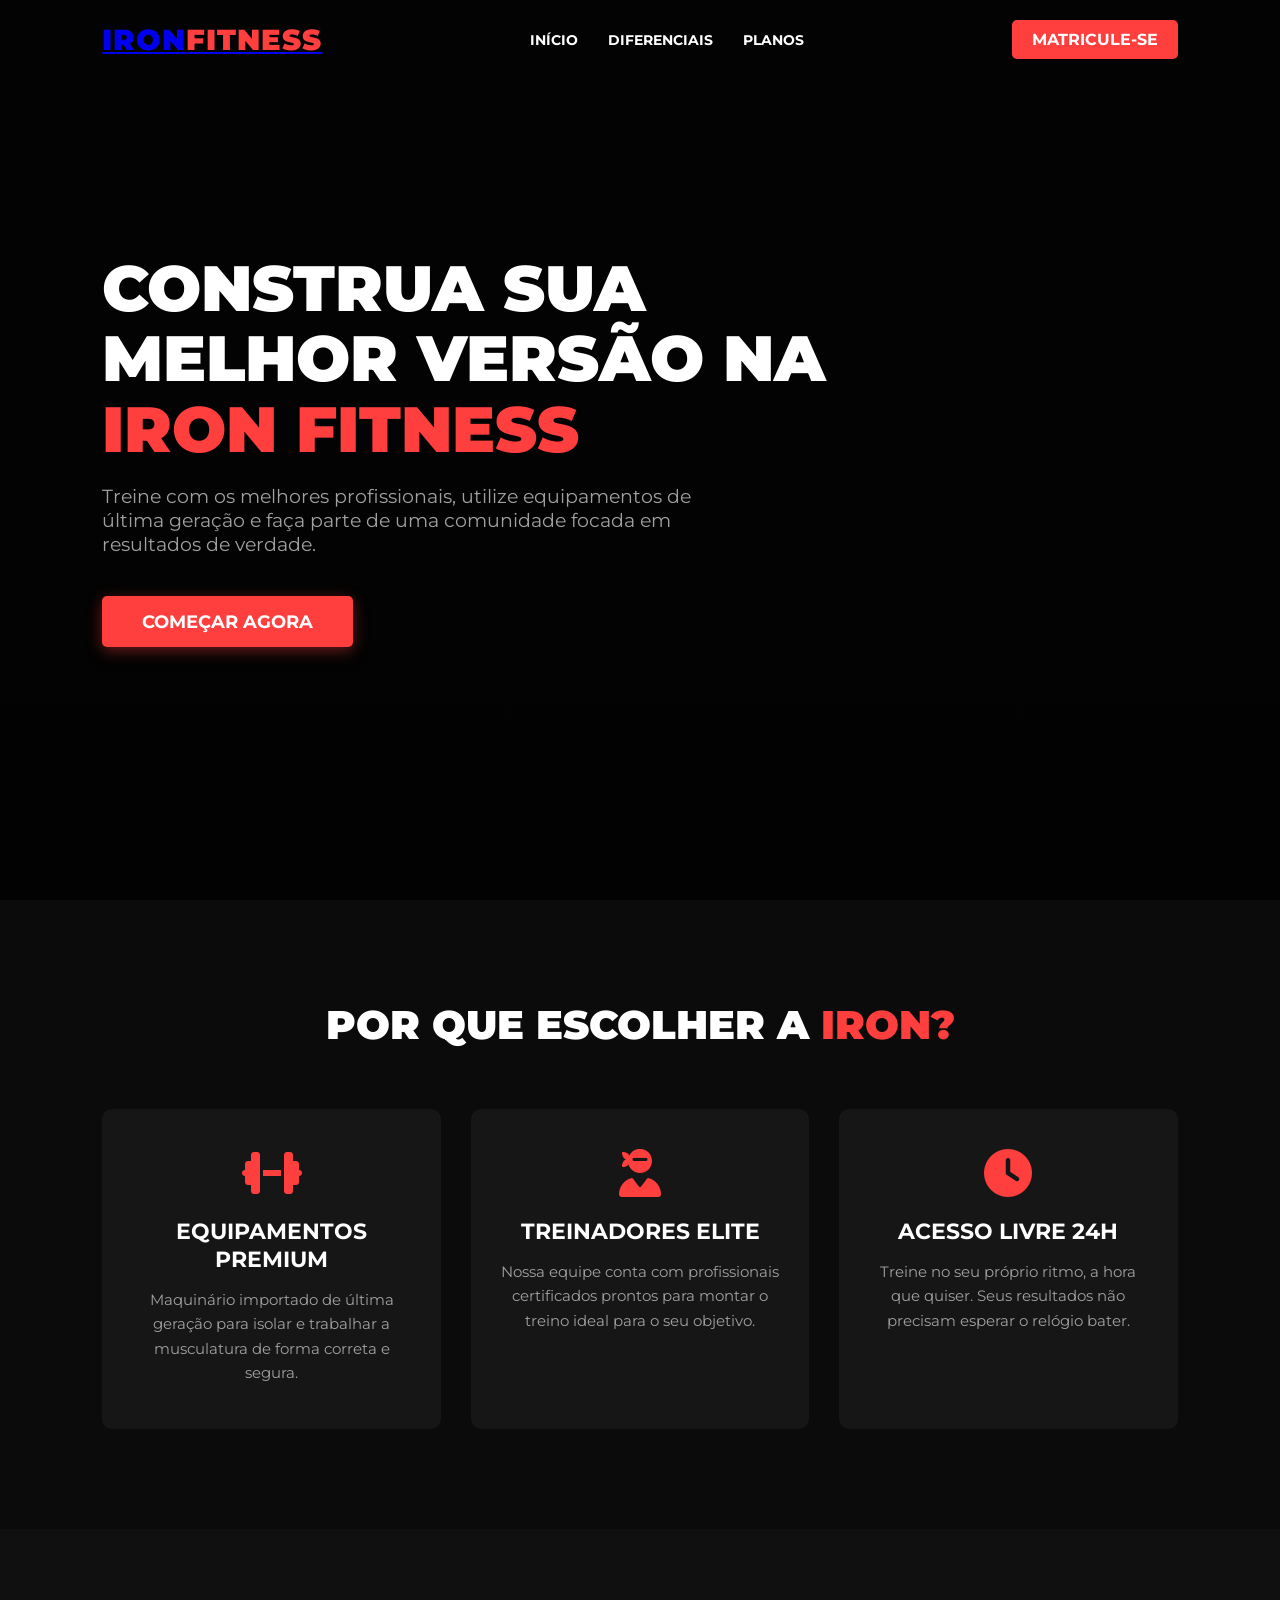
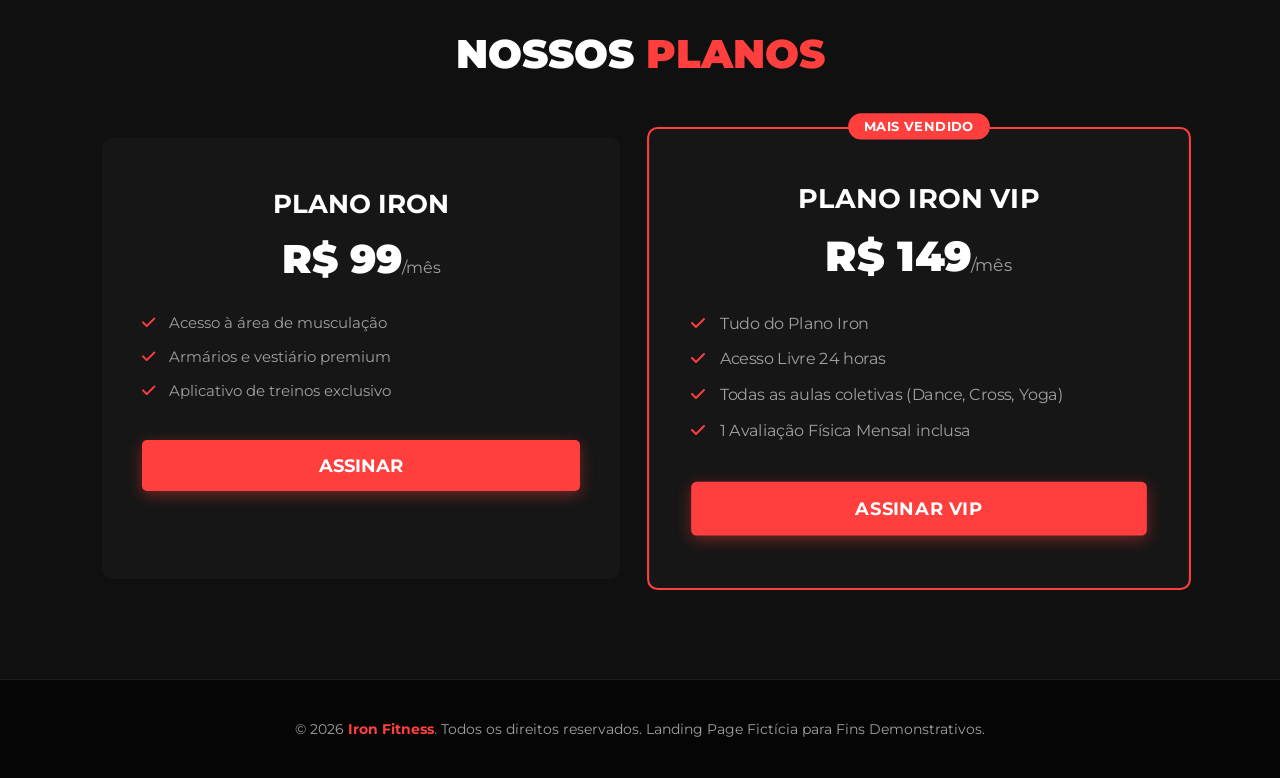
==== academia.html @ 5cc9e79b "Initial commit" ====
<!DOCTYPE html>
<html lang="pt-BR">
<head>
    <meta charset="UTF-8">
    <meta name="viewport" content="width=device-width, initial-scale=1.0">
    <title>Iron Fitness | Alta Performance & Resultados Extremos</title>
    <meta name="description" content="Transforme seu corpo e mente na Iron Fitness. A melhor infraestrutura, treinadores de elite e planos personalizados para você alcançar sua alta performance.">
    <meta name="keywords" content="academia, musculação, treino funcional, hipertrofia, emagrecimento, crossfit, condicionamento físico, Iron Fitness">
    <meta name="robots" content="index, follow">
    <link rel="canonical" href="https://www.ironfitnessficticia.com.br">
    
    <meta property="og:type" content="website">
    <meta property="og:title" content="Iron Fitness | Alta Performance & Resultados Extremos">
    <meta property="og:description" content="A infraestrutura que você precisa para alcançar o próximo nível. Venha treinar na Iron Fitness.">
    <meta property="og:image" content="https://images.unsplash.com/photo-1534438327276-14e5300c3a48?q=80&w=1200&auto=format&fit=crop">
    <meta property="og:url" content="https://www.ironfitnessficticia.com.br">
    <meta property="og:site_name" content="Iron Fitness">

    <link rel="preconnect" href="https://fonts.googleapis.com">
    <link rel="preconnect" href="https://fonts.gstatic.com" crossorigin>
    <link href="https://fonts.googleapis.com/css2?family=Montserrat:wght@400;700;900&display=swap" rel="stylesheet">
    <link rel="stylesheet" href="https://cdnjs.cloudflare.com/ajax/libs/font-awesome/6.4.0/css/all.min.css">

    <style>
        :root {
            --primary: #ff3e3e;
            --dark-bg: #0b0b0b;
            --card-bg: #161616;
            --text-light: #ffffff;
            --text-gray: #a0a0a0;
            --transition: all 0.3s ease;
        }

        * {
            margin: 0;
            padding: 0;
            box-sizing: border-box;
            font-family: 'Montserrat', sans-serif;
            scroll-behavior: smooth;
        }

        body {
            background-color: var(--dark-bg);
            color: var(--text-light);
            overflow-x: hidden;
        }

        /* Header & Navegação */
        header {
            position: fixed;
            top: 0;
            left: 0;
            width: 100%;
            padding: 20px 8%;
            z-index: 1000;
            display: flex;
            justify-content: space-between;
            align-items: center;
            transition: var(--transition);
        }

        header.sticky {
            background-color: rgba(11, 11, 11, 0.95);
            padding: 15px 8%;
            box-shadow: 0 4px 20px rgba(0,0,0,0.3);
        }

        .logo {
            font-size: 1.8rem;
            font-weight: 900;
            text-transform: uppercase;
            letter-spacing: 1px;
        }

        .logo span {
            color: var(--primary);
        }

        nav ul {
            display: flex;
            list-style: none;
            gap: 30px;
        }

        nav a {
            color: var(--text-light);
            text-decoration: none;
            font-weight: 700;
            text-transform: uppercase;
            font-size: 0.9rem;
            transition: var(--transition);
        }

        nav a:hover {
            color: var(--primary);
        }

        .cta-header {
            background-color: var(--primary);
            padding: 10px 20px;
            border-radius: 5px;
            font-weight: 700;
            text-transform: uppercase;
            text-decoration: none;
            color: var(--text-light);
            transition: var(--transition);
        }

        .cta-header:hover {
            background-color: #d62828;
            transform: scale(1.05);
        }

        /* Hero Section (Acessibilidade de Título H1 para SEO) */
        .hero {
            height: 100vh;
            background: linear-gradient(rgba(0,0,0,0.7), rgba(0,0,0,0.8)), url('https://images.unsplash.com/photo-1517838277536-f5f99be501cd?q=80&w=1920&auto=format&fit=crop') no-repeat center center/cover;
            display: flex;
            flex-direction: column;
            justify-content: center;
            align-items: flex-start;
            padding: 0 8%;
        }

        .hero h1 {
            font-size: 4rem;
            font-weight: 900;
            text-transform: uppercase;
            line-height: 1.1;
            margin-bottom: 20px;
            max-width: 800px;
        }

        .hero h1 span {
            color: var(--primary);
        }

        .hero p {
            font-size: 1.2rem;
            color: var(--text-gray);
            max-width: 600px;
            margin-bottom: 40px;
        }

        .btn-main {
            background-color: var(--primary);
            color: var(--text-light);
            padding: 15px 40px;
            font-size: 1.1rem;
            font-weight: 700;
            text-transform: uppercase;
            text-decoration: none;
            border-radius: 5px;
            box-shadow: 0 4px 15px rgba(255, 62, 62, 0.4);
            transition: var(--transition);
        }

        .btn-main:hover {
            background-color: #d62828;
            transform: translateY(-3px);
        }

        /* Seções Gerais */
        section {
            padding: 100px 8%;
        }

        .section-title {
            text-align: center;
            font-size: 2.5rem;
            font-weight: 900;
            text-transform: uppercase;
            margin-bottom: 60px;
        }

        .section-title span {
            color: var(--primary);
        }

        /* Diferenciais / Benefícios */
        .features-grid {
            display: grid;
            grid-template-columns: repeat(auto-fit, minmax(280px, 1fr));
            gap: 30px;
        }

        .feature-card {
            background-color: var(--card-bg);
            padding: 40px 30px;
            border-radius: 10px;
            text-align: center;
            border-bottom: 4px solid transparent;
            transition: var(--transition);
        }

        .feature-card:hover {
            transform: translateY(-10px);
            border-color: var(--primary);
        }

        .feature-card i {
            font-size: 3rem;
            color: var(--primary);
            margin-bottom: 20px;
        }

        .feature-card h3 {
            font-size: 1.4rem;
            margin-bottom: 15px;
            text-transform: uppercase;
        }

        .feature-card p {
            color: var(--text-gray);
            font-size: 0.95rem;
            line-height: 1.6;
        }

        /* Planos de Assinatura */
        .plans-grid {
            display: grid;
            grid-template-columns: repeat(auto-fit, minmax(300px, 1fr));
            gap: 40px;
            max-width: 1100px;
            margin: 0 auto;
        }

        .plan-card {
            background-color: var(--card-bg);
            padding: 50px 40px;
            border-radius: 10px;
            text-align: center;
            position: relative;
            transition: var(--transition);
        }

        .plan-card.featured {
            border: 2px solid var(--primary);
            transform: scale(1.05);
        }

        .badge {
            position: absolute;
            top: -15px;
            left: 50%;
            transform: translateX(-50%);
            background-color: var(--primary);
            color: white;
            padding: 5px 15px;
            border-radius: 20px;
            font-size: 0.8rem;
            font-weight: 700;
            text-transform: uppercase;
        }

        .plan-card h3 {
            font-size: 1.6rem;
            text-transform: uppercase;
            margin-bottom: 15px;
        }

        .plan-price {
            font-size: 2.5rem;
            font-weight: 900;
            color: var(--text-light);
            margin-bottom: 30px;
        }

        .plan-price span {
            font-size: 1rem;
            color: var(--text-gray);
            font-weight: 400;
        }

        .plan-features {
            list-style: none;
            margin-bottom: 40px;
            text-align: left;
        }

        .plan-features li {
            margin-bottom: 15px;
            color: var(--text-gray);
            font-size: 0.95rem;
        }

        .plan-features i {
            color: var(--primary);
            margin-right: 10px;
        }

        /* Rodapé / Footer */
        footer {
            background-color: #050505;
            padding: 40px 8%;
            text-align: center;
            border-top: 1px solid #1c1c1c;
            color: var(--text-gray);
            font-size: 0.9rem;
        }

        footer p span {
            color: var(--primary);
            font-weight: 700;
        }

        /* Responsividade Básica */
        @media (max-width: 768px) {
            header { padding: 20px 4%; }
            header nav, header .cta-header { display: none; } /* Menu hamburguer simplificado ficaria aqui */
            .hero h1 { font-size: 2.8rem; }
            section { padding: 60px 4%; }
            .plan-card.featured { transform: scale(1); }
        }
    </style>
</head>
<body>

    <header id="navbar">
        <a href="#" class="logo">Iron<span>Fitness</span></a>
        <nav>
            <ul>
                <li><a href="#inicio">Início</a></li>
                <li><a href="#beneficios">Diferenciais</a></li>
                <li><a href="#planos">Planos</a></li>
            </ul>
        </nav>
        <a href="#planos" class="cta-header">Matricule-se</a>
    </header>

    <section id="inicio" class="hero">
        <h1>Construa Sua Melhor Versão Na <span>Iron Fitness</span></h1>
        <p>Treine com os melhores profissionais, utilize equipamentos de última geração e faça parte de uma comunidade focada em resultados de verdade.</p>
        <a href="#planos" class="btn-main">Começar Agora</a>
    </section>

    <section id="beneficios">
        <h2 class="section-title">Por Que Escolher A <span>Iron?</span></h2>
        <div class="features-grid">
            <div class="feature-card">
                <i class="fa-solid fa-dumbbell"></i>
                <h3>Equipamentos Premium</h3>
                <p>Maquinário importado de última geração para isolar e trabalhar a musculatura de forma correta e segura.</p>
            </div>
            <div class="feature-card">
                <i class="fa-solid fa-user-ninja"></i>
                <h3>Treinadores Elite</h3>
                <p>Nossa equipe conta com profissionais certificados prontos para montar o treino ideal para o seu objetivo.</p>
            </div>
            <div class="feature-card">
                <i class="fa-solid fa-clock"></i>
                <h3>Acesso Livre 24h</h3>
                <p>Treine no seu próprio ritmo, a hora que quiser. Seus resultados não precisam esperar o relógio bater.</p>
            </div>
        </div>
    </section>

    <section id="planos" style="background-color: #101010;">
        <h2 class="section-title">Nossos <span>Planos</span></h2>
        <div class="plans-grid">
            <div class="plan-card">
                <h3>Plano Iron</h3>
                <div class="plan-price">R$ 99<span>/mês</span></div>
                <ul class="plan-features">
                    <li><i class="fa-solid fa-check"></i> Acesso à área de musculação</li>
                    <li><i class="fa-solid fa-check"></i> Armários e vestiário premium</li>
                    <li><i class="fa-solid fa-check"></i> Aplicativo de treinos exclusivo</li>
                </ul>
                <a href="#" class="btn-main" style="display: block; text-align: center;">Assinar</a>
            </div>

            <div class="plan-card featured">
                <div class="badge">Mais Vendido</div>
                <h3>Plano Iron VIP</h3>
                <div class="plan-price">R$ 149<span>/mês</span></div>
                <ul class="plan-features">
                    <li><i class="fa-solid fa-check"></i> Tudo do Plano Iron</li>
                    <li><i class="fa-solid fa-check"></i> Acesso Livre 24 horas</li>
                    <li><i class="fa-solid fa-check"></i> Todas as aulas coletivas (Dance, Cross, Yoga)</li>
                    <li><i class="fa-solid fa-check"></i> 1 Avaliação Física Mensal inclusa</li>
                </ul>
                <a href="#" class="btn-main" style="display: block; text-align: center;">Assinar VIP</a>
            </div>
        </div>
    </section>

    <footer>
        <p>&copy; 2026 <span>Iron Fitness</span>. Todos os direitos reservados. Landing Page Fictícia para Fins Demonstrativos.</p>
    </footer>

    <script>
        // Efeito Sticky no Menu ao Rolar a Página
        window.addEventListener('scroll', function() {
            const navbar = document.getElementById('navbar');
            if (window.scrollY > 50) {
                navbar.classList.add('sticky');
            } else {
                navbar.classList.remove('sticky');
            }
        });

        // Relação amigável de links internos (Scroll Suave Seguro)
        document.querySelectorAll('nav a, .btn-main, .cta-header').forEach(anchor => {
            anchor.addEventListener('click', function(e) {
                const targetId = this.getAttribute('href');
                if(targetId.startsWith('#')) {
                    e.preventDefault();
                    const targetElement = document.querySelector(targetId);
                    if(targetElement) {
                        targetElement.scrollIntoView({
                            behavior: 'smooth'
                        });
                    }
                }
            });
        });
    </script>
</body>
</html>
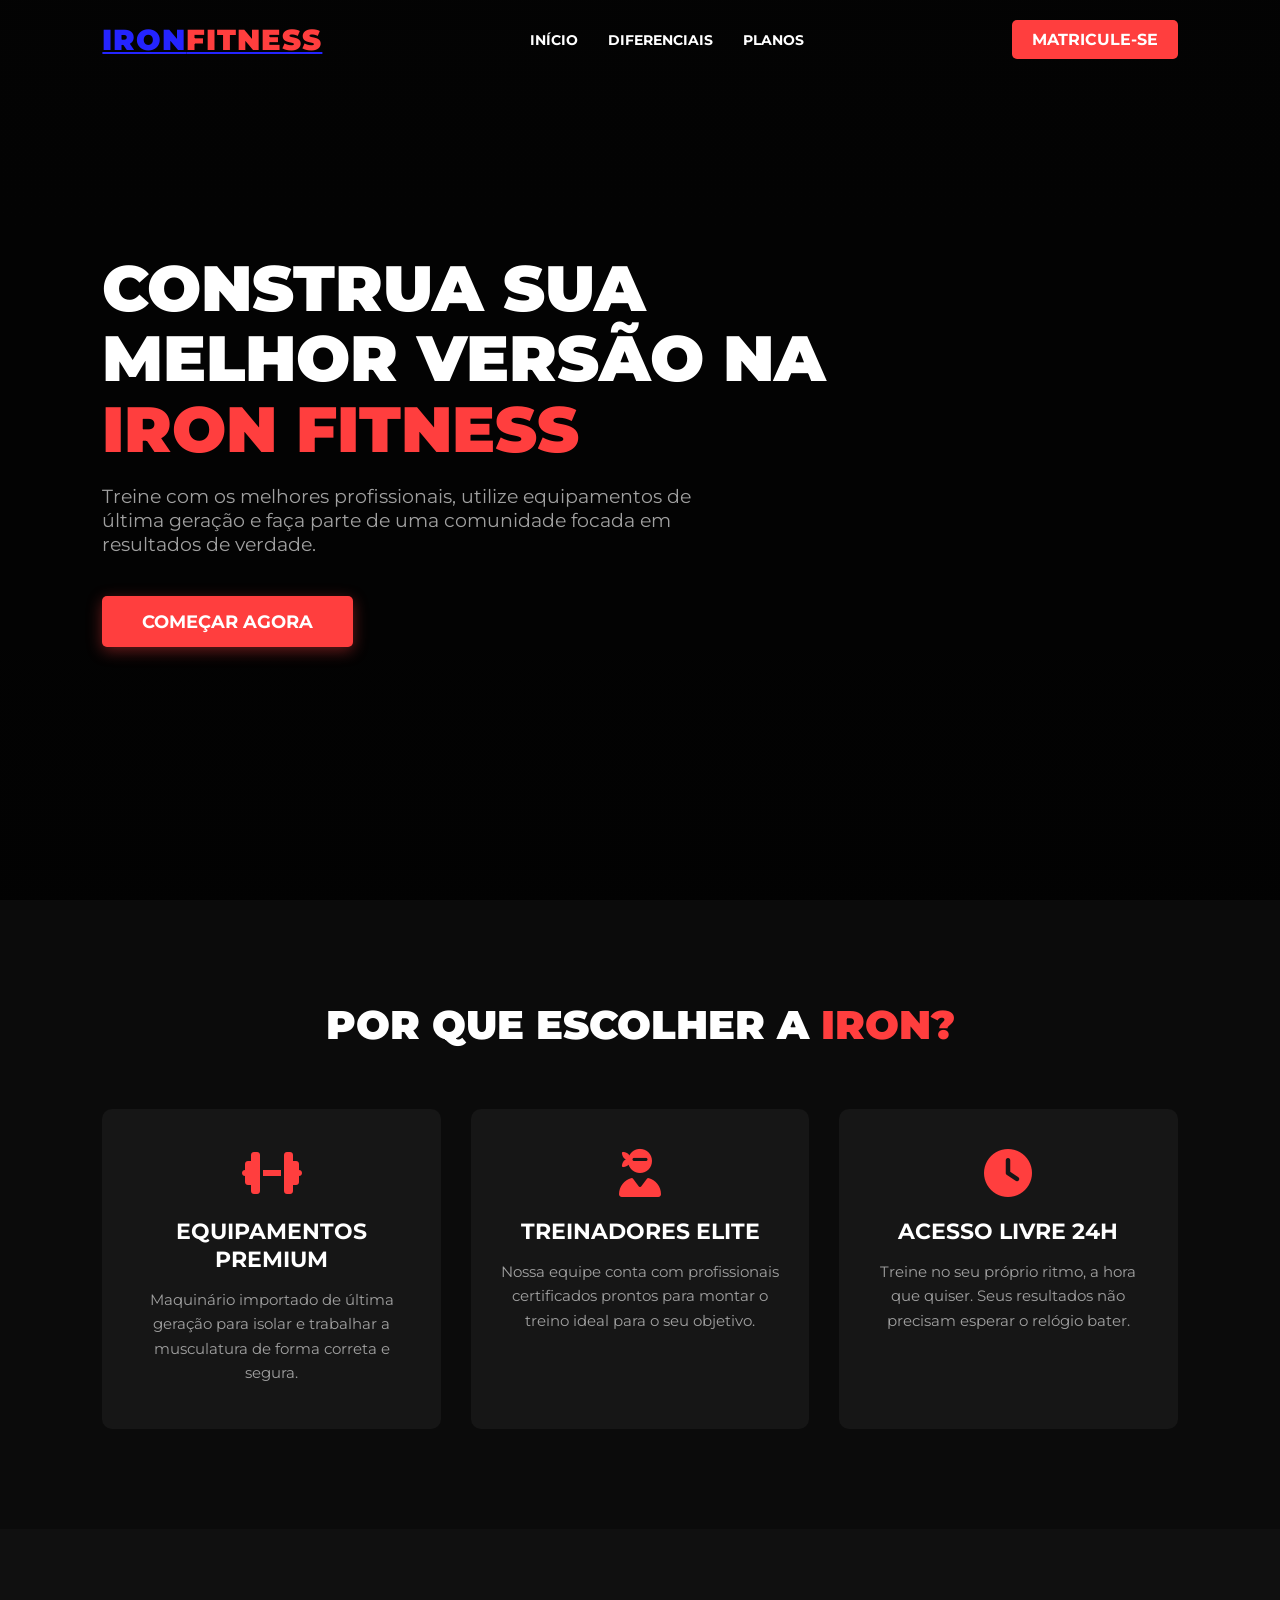
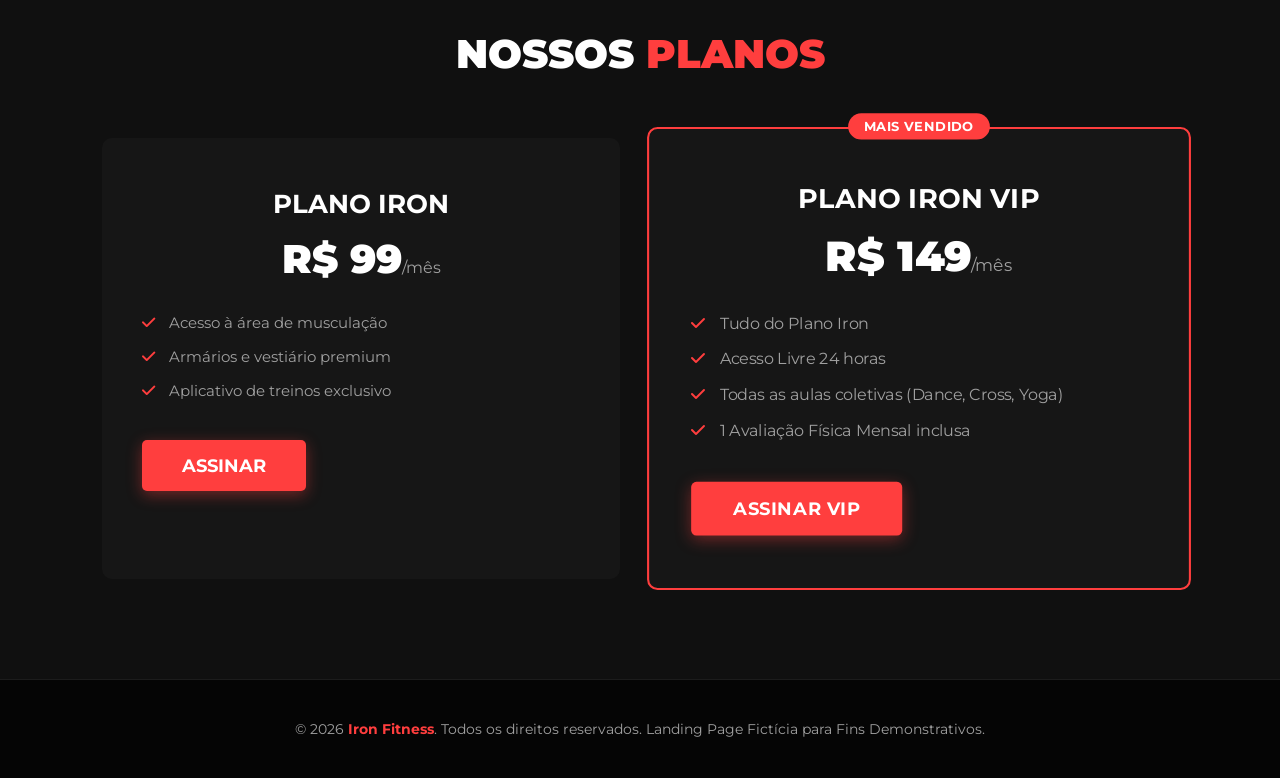
==== commit f79e5b85: "ajustes nos projetos" ====
--- a/academia.html
+++ b/academia.html
@@ -70,6 +70,7 @@
             font-weight: 900;
             text-transform: uppercase;
             letter-spacing: 1px;
+            color: rgb(36, 36, 255);
         }
 
         .logo span {
@@ -366,7 +367,7 @@
                     <li><i class="fa-solid fa-check"></i> Armários e vestiário premium</li>
                     <li><i class="fa-solid fa-check"></i> Aplicativo de treinos exclusivo</li>
                 </ul>
-                <a href="#" class="btn-main" style="display: block; text-align: center;">Assinar</a>
+                <button href="#" class="btn-main" style="display: block; text-align: center; border: none; cursor: pointer;" onclick="aviso()">Assinar</button>
             </div>
 
             <div class="plan-card featured">
@@ -379,7 +380,7 @@
                     <li><i class="fa-solid fa-check"></i> Todas as aulas coletivas (Dance, Cross, Yoga)</li>
                     <li><i class="fa-solid fa-check"></i> 1 Avaliação Física Mensal inclusa</li>
                 </ul>
-                <a href="#" class="btn-main" style="display: block; text-align: center;">Assinar VIP</a>
+                <button class="btn-main" style="display: block; text-align: center; border: none; cursor: pointer;" onclick="aviso()">Assinar VIP</button>
             </div>
         </div>
     </section>
@@ -389,6 +390,11 @@
     </footer>
 
     <script>
+
+       async function aviso() {
+        alert("Aviso: Esta landing page é fictícia e foi criada apenas para fins de demonstração. Nenhuma transação real será processada, então não é possivel realizar pagamentos ou matrículas. Qualquer informação fornecida não será armazenada ou utilizada para fins comerciais.");
+       }
+
         // Efeito Sticky no Menu ao Rolar a Página
         window.addEventListener('scroll', function() {
             const navbar = document.getElementById('navbar');
